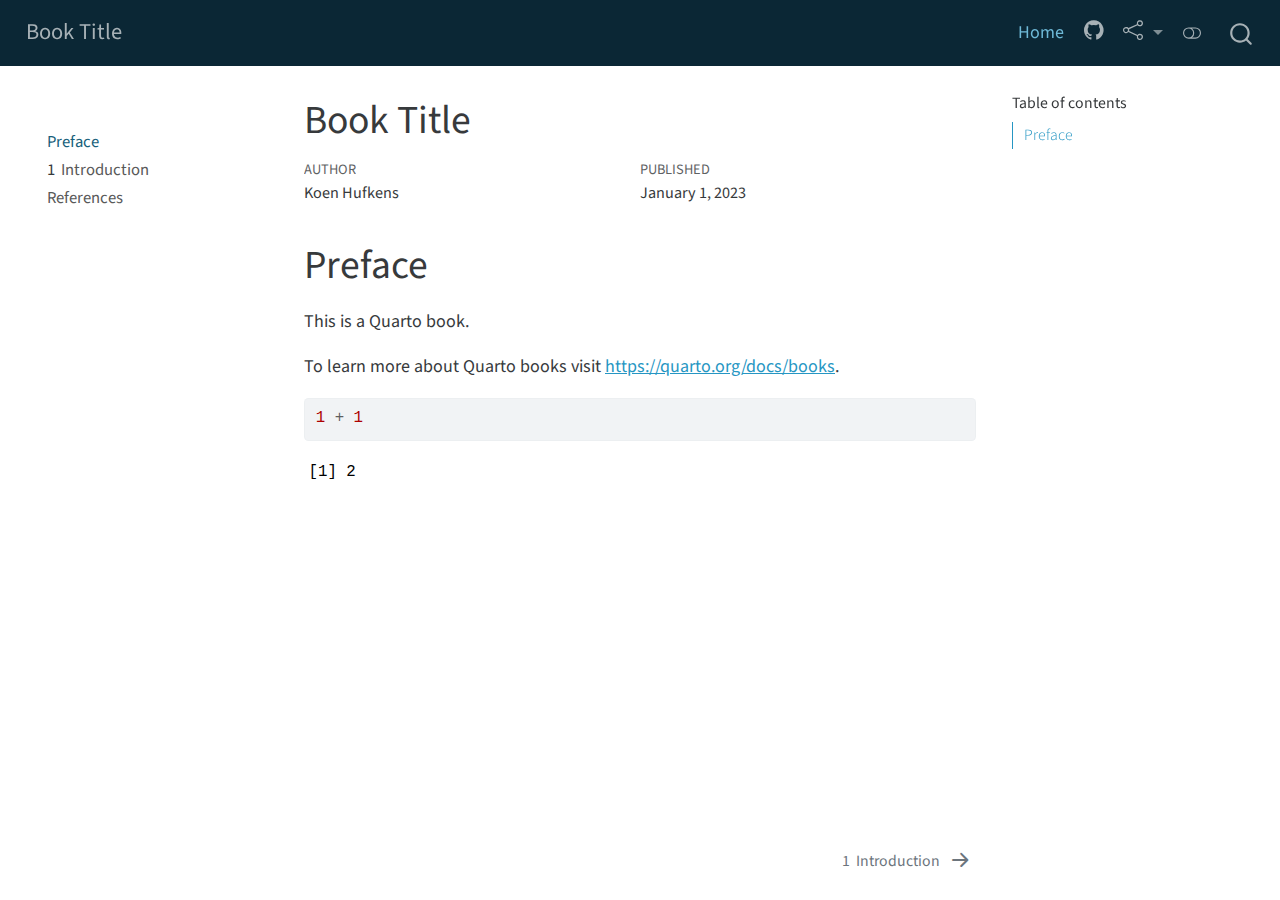
==== index.html @ 1b3fee9c "Built site for gh-pages" ====
<!DOCTYPE html>
<html xmlns="http://www.w3.org/1999/xhtml" lang="en" xml:lang="en"><head>

<meta charset="utf-8">
<meta name="generator" content="quarto-1.2.335">

<meta name="viewport" content="width=device-width, initial-scale=1.0, user-scalable=yes">

<meta name="author" content="Koen Hufkens">
<meta name="dcterms.date" content="2023-01-01">

<title>Book Title</title>
<style>
code{white-space: pre-wrap;}
span.smallcaps{font-variant: small-caps;}
div.columns{display: flex; gap: min(4vw, 1.5em);}
div.column{flex: auto; overflow-x: auto;}
div.hanging-indent{margin-left: 1.5em; text-indent: -1.5em;}
ul.task-list{list-style: none;}
ul.task-list li input[type="checkbox"] {
  width: 0.8em;
  margin: 0 0.8em 0.2em -1.6em;
  vertical-align: middle;
}
pre > code.sourceCode { white-space: pre; position: relative; }
pre > code.sourceCode > span { display: inline-block; line-height: 1.25; }
pre > code.sourceCode > span:empty { height: 1.2em; }
.sourceCode { overflow: visible; }
code.sourceCode > span { color: inherit; text-decoration: inherit; }
div.sourceCode { margin: 1em 0; }
pre.sourceCode { margin: 0; }
@media screen {
div.sourceCode { overflow: auto; }
}
@media print {
pre > code.sourceCode { white-space: pre-wrap; }
pre > code.sourceCode > span { text-indent: -5em; padding-left: 5em; }
}
pre.numberSource code
  { counter-reset: source-line 0; }
pre.numberSource code > span
  { position: relative; left: -4em; counter-increment: source-line; }
pre.numberSource code > span > a:first-child::before
  { content: counter(source-line);
    position: relative; left: -1em; text-align: right; vertical-align: baseline;
    border: none; display: inline-block;
    -webkit-touch-callout: none; -webkit-user-select: none;
    -khtml-user-select: none; -moz-user-select: none;
    -ms-user-select: none; user-select: none;
    padding: 0 4px; width: 4em;
    color: #aaaaaa;
  }
pre.numberSource { margin-left: 3em; border-left: 1px solid #aaaaaa;  padding-left: 4px; }
div.sourceCode
  {   }
@media screen {
pre > code.sourceCode > span > a:first-child::before { text-decoration: underline; }
}
code span.al { color: #ff0000; font-weight: bold; } /* Alert */
code span.an { color: #60a0b0; font-weight: bold; font-style: italic; } /* Annotation */
code span.at { color: #7d9029; } /* Attribute */
code span.bn { color: #40a070; } /* BaseN */
code span.bu { color: #008000; } /* BuiltIn */
code span.cf { color: #007020; font-weight: bold; } /* ControlFlow */
code span.ch { color: #4070a0; } /* Char */
code span.cn { color: #880000; } /* Constant */
code span.co { color: #60a0b0; font-style: italic; } /* Comment */
code span.cv { color: #60a0b0; font-weight: bold; font-style: italic; } /* CommentVar */
code span.do { color: #ba2121; font-style: italic; } /* Documentation */
code span.dt { color: #902000; } /* DataType */
code span.dv { color: #40a070; } /* DecVal */
code span.er { color: #ff0000; font-weight: bold; } /* Error */
code span.ex { } /* Extension */
code span.fl { color: #40a070; } /* Float */
code span.fu { color: #06287e; } /* Function */
code span.im { color: #008000; font-weight: bold; } /* Import */
code span.in { color: #60a0b0; font-weight: bold; font-style: italic; } /* Information */
code span.kw { color: #007020; font-weight: bold; } /* Keyword */
code span.op { color: #666666; } /* Operator */
code span.ot { color: #007020; } /* Other */
code span.pp { color: #bc7a00; } /* Preprocessor */
code span.sc { color: #4070a0; } /* SpecialChar */
code span.ss { color: #bb6688; } /* SpecialString */
code span.st { color: #4070a0; } /* String */
code span.va { color: #19177c; } /* Variable */
code span.vs { color: #4070a0; } /* VerbatimString */
code span.wa { color: #60a0b0; font-weight: bold; font-style: italic; } /* Warning */
</style>


<script src="site_libs/quarto-nav/quarto-nav.js"></script>
<script src="site_libs/quarto-nav/headroom.min.js"></script>
<script src="site_libs/clipboard/clipboard.min.js"></script>
<script src="site_libs/quarto-search/autocomplete.umd.js"></script>
<script src="site_libs/quarto-search/fuse.min.js"></script>
<script src="site_libs/quarto-search/quarto-search.js"></script>
<meta name="quarto:offset" content="./">
<link href="./intro.html" rel="next">
<link href="./figures/favicon.ico" rel="icon">
<script src="site_libs/quarto-html/quarto.js"></script>
<script src="site_libs/quarto-html/popper.min.js"></script>
<script src="site_libs/quarto-html/tippy.umd.min.js"></script>
<script src="site_libs/quarto-html/anchor.min.js"></script>
<link href="site_libs/quarto-html/tippy.css" rel="stylesheet">
<link href="site_libs/quarto-html/quarto-syntax-highlighting.css" rel="stylesheet" class="quarto-color-scheme" id="quarto-text-highlighting-styles">
<link href="site_libs/quarto-html/quarto-syntax-highlighting-dark.css" rel="prefetch" class="quarto-color-scheme quarto-color-alternate" id="quarto-text-highlighting-styles">
<script src="site_libs/bootstrap/bootstrap.min.js"></script>
<link href="site_libs/bootstrap/bootstrap-icons.css" rel="stylesheet">
<link href="site_libs/bootstrap/bootstrap.min.css" rel="stylesheet" class="quarto-color-scheme" id="quarto-bootstrap" data-mode="light">
<link href="site_libs/bootstrap/bootstrap-dark.min.css" rel="prefetch" class="quarto-color-scheme quarto-color-alternate" id="quarto-bootstrap" data-mode="dark">
<script id="quarto-search-options" type="application/json">{
  "location": "navbar",
  "copy-button": false,
  "collapse-after": 3,
  "panel-placement": "end",
  "type": "overlay",
  "limit": 20,
  "language": {
    "search-no-results-text": "No results",
    "search-matching-documents-text": "matching documents",
    "search-copy-link-title": "Copy link to search",
    "search-hide-matches-text": "Hide additional matches",
    "search-more-match-text": "more match in this document",
    "search-more-matches-text": "more matches in this document",
    "search-clear-button-title": "Clear",
    "search-detached-cancel-button-title": "Cancel",
    "search-submit-button-title": "Submit"
  }
}</script>


<meta name="twitter:title" content="Book Title">
<meta name="twitter:description" content="This is a Quarto book.">
<meta name="twitter:card" content="summary">
</head>

<body class="nav-sidebar floating nav-fixed">

<div id="quarto-search-results"></div>
  <header id="quarto-header" class="headroom fixed-top">
    <nav class="navbar navbar-expand-lg navbar-dark ">
      <div class="navbar-container container-fluid">
      <div class="navbar-brand-container">
    <a href="./index.html" class="navbar-brand navbar-brand-logo">
    <img src="https://bluegreenlabs.org/img/logo_text_small.png" alt="" class="navbar-logo">
    </a>
    <a class="navbar-brand" href="./index.html">
    <span class="navbar-title">Book Title</span>
    </a>
  </div>
          <button class="navbar-toggler" type="button" data-bs-toggle="collapse" data-bs-target="#navbarCollapse" aria-controls="navbarCollapse" aria-expanded="false" aria-label="Toggle navigation" onclick="if (window.quartoToggleHeadroom) { window.quartoToggleHeadroom(); }">
  <span class="navbar-toggler-icon"></span>
</button>
          <div class="collapse navbar-collapse" id="navbarCollapse">
            <ul class="navbar-nav navbar-nav-scroll ms-auto">
  <li class="nav-item">
    <a class="nav-link active" href="./intro.html" aria-current="page">
 <span class="menu-text">Home</span></a>
  </li>  
  <li class="nav-item compact">
    <a class="nav-link" href="https://github.com/bluegreen-labs/R_book_template/"><i class="bi bi-github" role="img" aria-label="Source Code">
</i> 
 <span class="menu-text"></span></a>
  </li>  
  <li class="nav-item dropdown  compact">
    <a class="nav-link dropdown-toggle" href="#" id="" role="button" data-bs-toggle="dropdown" aria-expanded="false">
      <i class="bi bi-share" role="img" aria-label="Share">
</i> 
 <span class="menu-text"></span>
    </a>
    <ul class="dropdown-menu dropdown-menu-end" aria-labelledby="">    
        <li>
    <a class="dropdown-item" href="https://twitter.com/intent/tweet?url=|url|"><i class="bi bi-twitter" role="img">
</i> 
 <span class="dropdown-text">Twitter</span></a>
  </li>  
        <li>
    <a class="dropdown-item" href="https://www.facebook.com/sharer/sharer.php?u=|url|"><i class="bi bi-facebook" role="img">
</i> 
 <span class="dropdown-text">Facebook</span></a>
  </li>  
    </ul>
  </li>
</ul>
              <div class="quarto-toggle-container">
                  <a href="" class="quarto-color-scheme-toggle nav-link" onclick="window.quartoToggleColorScheme(); return false;" title="Toggle dark mode"><i class="bi"></i></a>
              </div>
              <div id="quarto-search" class="" title="Search"></div>
          </div> <!-- /navcollapse -->
      </div> <!-- /container-fluid -->
    </nav>
  <nav class="quarto-secondary-nav" data-bs-toggle="collapse" data-bs-target="#quarto-sidebar" aria-controls="quarto-sidebar" aria-expanded="false" aria-label="Toggle sidebar navigation" onclick="if (window.quartoToggleHeadroom) { window.quartoToggleHeadroom(); }">
    <div class="container-fluid d-flex justify-content-between">
      <h1 class="quarto-secondary-nav-title">Book Title</h1>
      <button type="button" class="quarto-btn-toggle btn" aria-label="Show secondary navigation">
        <i class="bi bi-chevron-right"></i>
      </button>
    </div>
  </nav>
</header>
<!-- content -->
<div id="quarto-content" class="quarto-container page-columns page-rows-contents page-layout-article page-navbar">
<!-- sidebar -->
  <nav id="quarto-sidebar" class="sidebar collapse sidebar-navigation floating overflow-auto">
      <div class="mt-2 flex-shrink-0 align-items-center">
        <div class="sidebar-search">
        <div id="quarto-search" class="" title="Search"></div>
        </div>
      </div>
    <div class="sidebar-menu-container"> 
    <ul class="list-unstyled mt-1">
        <li class="sidebar-item">
  <div class="sidebar-item-container"> 
  <a href="./index.html" class="sidebar-item-text sidebar-link active">Preface</a>
  </div>
</li>
        <li class="sidebar-item">
  <div class="sidebar-item-container"> 
  <a href="./intro.html" class="sidebar-item-text sidebar-link"><span class="chapter-number">1</span>&nbsp; <span class="chapter-title">Introduction</span></a>
  </div>
</li>
        <li class="sidebar-item">
  <div class="sidebar-item-container"> 
  <a href="./references.html" class="sidebar-item-text sidebar-link">References</a>
  </div>
</li>
    </ul>
    </div>
</nav>
<!-- margin-sidebar -->
    <div id="quarto-margin-sidebar" class="sidebar margin-sidebar">
        <nav id="TOC" role="doc-toc" class="toc-active">
    <h2 id="toc-title">Table of contents</h2>
   
  <ul>
  <li><a href="#preface" id="toc-preface" class="nav-link active" data-scroll-target="#preface">Preface</a></li>
  </ul>
</nav>
    </div>
<!-- main -->
<main class="content" id="quarto-document-content">

<header id="title-block-header" class="quarto-title-block default">
<div class="quarto-title">
<h1 class="title d-none d-lg-block">Book Title</h1>
</div>



<div class="quarto-title-meta">

    <div>
    <div class="quarto-title-meta-heading">Author</div>
    <div class="quarto-title-meta-contents">
             <p>Koen Hufkens </p>
          </div>
  </div>
    
    <div>
    <div class="quarto-title-meta-heading">Published</div>
    <div class="quarto-title-meta-contents">
      <p class="date">January 1, 2023</p>
    </div>
  </div>
  
    
  </div>
  

</header>

<section id="preface" class="level1 unnumbered">
<h1 class="unnumbered">Preface</h1>
<p>This is a Quarto book.</p>
<p>To learn more about Quarto books visit <a href="https://quarto.org/docs/books" class="uri">https://quarto.org/docs/books</a>.</p>
<div class="cell">
<div class="sourceCode cell-code" id="cb1"><pre class="sourceCode r code-with-copy"><code class="sourceCode r"><span id="cb1-1"><a href="#cb1-1" aria-hidden="true" tabindex="-1"></a><span class="dv">1</span> <span class="sc">+</span> <span class="dv">1</span></span></code><button title="Copy to Clipboard" class="code-copy-button"><i class="bi"></i></button></pre></div>
<div class="cell-output cell-output-stdout">
<pre><code>[1] 2</code></pre>
</div>
</div>


</section>

</main> <!-- /main -->
<script id="quarto-html-after-body" type="application/javascript">
window.document.addEventListener("DOMContentLoaded", function (event) {
  const toggleBodyColorMode = (bsSheetEl) => {
    const mode = bsSheetEl.getAttribute("data-mode");
    const bodyEl = window.document.querySelector("body");
    if (mode === "dark") {
      bodyEl.classList.add("quarto-dark");
      bodyEl.classList.remove("quarto-light");
    } else {
      bodyEl.classList.add("quarto-light");
      bodyEl.classList.remove("quarto-dark");
    }
  }
  const toggleBodyColorPrimary = () => {
    const bsSheetEl = window.document.querySelector("link#quarto-bootstrap");
    if (bsSheetEl) {
      toggleBodyColorMode(bsSheetEl);
    }
  }
  toggleBodyColorPrimary();  
  const disableStylesheet = (stylesheets) => {
    for (let i=0; i < stylesheets.length; i++) {
      const stylesheet = stylesheets[i];
      stylesheet.rel = 'prefetch';
    }
  }
  const enableStylesheet = (stylesheets) => {
    for (let i=0; i < stylesheets.length; i++) {
      const stylesheet = stylesheets[i];
      stylesheet.rel = 'stylesheet';
    }
  }
  const manageTransitions = (selector, allowTransitions) => {
    const els = window.document.querySelectorAll(selector);
    for (let i=0; i < els.length; i++) {
      const el = els[i];
      if (allowTransitions) {
        el.classList.remove('notransition');
      } else {
        el.classList.add('notransition');
      }
    }
  }
  const toggleColorMode = (alternate) => {
    // Switch the stylesheets
    const alternateStylesheets = window.document.querySelectorAll('link.quarto-color-scheme.quarto-color-alternate');
    manageTransitions('#quarto-margin-sidebar .nav-link', false);
    if (alternate) {
      enableStylesheet(alternateStylesheets);
      for (const sheetNode of alternateStylesheets) {
        if (sheetNode.id === "quarto-bootstrap") {
          toggleBodyColorMode(sheetNode);
        }
      }
    } else {
      disableStylesheet(alternateStylesheets);
      toggleBodyColorPrimary();
    }
    manageTransitions('#quarto-margin-sidebar .nav-link', true);
    // Switch the toggles
    const toggles = window.document.querySelectorAll('.quarto-color-scheme-toggle');
    for (let i=0; i < toggles.length; i++) {
      const toggle = toggles[i];
      if (toggle) {
        if (alternate) {
          toggle.classList.add("alternate");     
        } else {
          toggle.classList.remove("alternate");
        }
      }
    }
    // Hack to workaround the fact that safari doesn't
    // properly recolor the scrollbar when toggling (#1455)
    if (navigator.userAgent.indexOf('Safari') > 0 && navigator.userAgent.indexOf('Chrome') == -1) {
      manageTransitions("body", false);
      window.scrollTo(0, 1);
      setTimeout(() => {
        window.scrollTo(0, 0);
        manageTransitions("body", true);
      }, 40);  
    }
  }
  const isFileUrl = () => { 
    return window.location.protocol === 'file:';
  }
  const hasAlternateSentinel = () => {  
    let styleSentinel = getColorSchemeSentinel();
    if (styleSentinel !== null) {
      return styleSentinel === "alternate";
    } else {
      return false;
    }
  }
  const setStyleSentinel = (alternate) => {
    const value = alternate ? "alternate" : "default";
    if (!isFileUrl()) {
      window.localStorage.setItem("quarto-color-scheme", value);
    } else {
      localAlternateSentinel = value;
    }
  }
  const getColorSchemeSentinel = () => {
    if (!isFileUrl()) {
      const storageValue = window.localStorage.getItem("quarto-color-scheme");
      return storageValue != null ? storageValue : localAlternateSentinel;
    } else {
      return localAlternateSentinel;
    }
  }
  let localAlternateSentinel = 'default';
  // Dark / light mode switch
  window.quartoToggleColorScheme = () => {
    // Read the current dark / light value 
    let toAlternate = !hasAlternateSentinel();
    toggleColorMode(toAlternate);
    setStyleSentinel(toAlternate);
  };
  // Ensure there is a toggle, if there isn't float one in the top right
  if (window.document.querySelector('.quarto-color-scheme-toggle') === null) {
    const a = window.document.createElement('a');
    a.classList.add('top-right');
    a.classList.add('quarto-color-scheme-toggle');
    a.href = "";
    a.onclick = function() { try { window.quartoToggleColorScheme(); } catch {} return false; };
    const i = window.document.createElement("i");
    i.classList.add('bi');
    a.appendChild(i);
    window.document.body.appendChild(a);
  }
  // Switch to dark mode if need be
  if (hasAlternateSentinel()) {
    toggleColorMode(true);
  } else {
    toggleColorMode(false);
  }
  const icon = "";
  const anchorJS = new window.AnchorJS();
  anchorJS.options = {
    placement: 'right',
    icon: icon
  };
  anchorJS.add('.anchored');
  const clipboard = new window.ClipboardJS('.code-copy-button', {
    target: function(trigger) {
      return trigger.previousElementSibling;
    }
  });
  clipboard.on('success', function(e) {
    // button target
    const button = e.trigger;
    // don't keep focus
    button.blur();
    // flash "checked"
    button.classList.add('code-copy-button-checked');
    var currentTitle = button.getAttribute("title");
    button.setAttribute("title", "Copied!");
    let tooltip;
    if (window.bootstrap) {
      button.setAttribute("data-bs-toggle", "tooltip");
      button.setAttribute("data-bs-placement", "left");
      button.setAttribute("data-bs-title", "Copied!");
      tooltip = new bootstrap.Tooltip(button, 
        { trigger: "manual", 
          customClass: "code-copy-button-tooltip",
          offset: [0, -8]});
      tooltip.show();    
    }
    setTimeout(function() {
      if (tooltip) {
        tooltip.hide();
        button.removeAttribute("data-bs-title");
        button.removeAttribute("data-bs-toggle");
        button.removeAttribute("data-bs-placement");
      }
      button.setAttribute("title", currentTitle);
      button.classList.remove('code-copy-button-checked');
    }, 1000);
    // clear code selection
    e.clearSelection();
  });
  function tippyHover(el, contentFn) {
    const config = {
      allowHTML: true,
      content: contentFn,
      maxWidth: 500,
      delay: 100,
      arrow: false,
      appendTo: function(el) {
          return el.parentElement;
      },
      interactive: true,
      interactiveBorder: 10,
      theme: 'quarto',
      placement: 'bottom-start'
    };
    window.tippy(el, config); 
  }
  const noterefs = window.document.querySelectorAll('a[role="doc-noteref"]');
  for (var i=0; i<noterefs.length; i++) {
    const ref = noterefs[i];
    tippyHover(ref, function() {
      // use id or data attribute instead here
      let href = ref.getAttribute('data-footnote-href') || ref.getAttribute('href');
      try { href = new URL(href).hash; } catch {}
      const id = href.replace(/^#\/?/, "");
      const note = window.document.getElementById(id);
      return note.innerHTML;
    });
  }
  const findCites = (el) => {
    const parentEl = el.parentElement;
    if (parentEl) {
      const cites = parentEl.dataset.cites;
      if (cites) {
        return {
          el,
          cites: cites.split(' ')
        };
      } else {
        return findCites(el.parentElement)
      }
    } else {
      return undefined;
    }
  };
  var bibliorefs = window.document.querySelectorAll('a[role="doc-biblioref"]');
  for (var i=0; i<bibliorefs.length; i++) {
    const ref = bibliorefs[i];
    const citeInfo = findCites(ref);
    if (citeInfo) {
      tippyHover(citeInfo.el, function() {
        var popup = window.document.createElement('div');
        citeInfo.cites.forEach(function(cite) {
          var citeDiv = window.document.createElement('div');
          citeDiv.classList.add('hanging-indent');
          citeDiv.classList.add('csl-entry');
          var biblioDiv = window.document.getElementById('ref-' + cite);
          if (biblioDiv) {
            citeDiv.innerHTML = biblioDiv.innerHTML;
          }
          popup.appendChild(citeDiv);
        });
        return popup.innerHTML;
      });
    }
  }
});
</script>
<nav class="page-navigation">
  <div class="nav-page nav-page-previous">
  </div>
  <div class="nav-page nav-page-next">
      <a href="./intro.html" class="pagination-link">
        <span class="nav-page-text"><span class="chapter-number">1</span>&nbsp; <span class="chapter-title">Introduction</span></span> <i class="bi bi-arrow-right-short"></i>
      </a>
  </div>
</nav>
</div> <!-- /content -->



</body></html>
---- site_libs/quarto-html/tippy.css ----
.tippy-box[data-animation=fade][data-state=hidden]{opacity:0}[data-tippy-root]{max-width:calc(100vw - 10px)}.tippy-box{position:relative;background-color:#333;color:#fff;border-radius:4px;font-size:14px;line-height:1.4;white-space:normal;outline:0;transition-property:transform,visibility,opacity}.tippy-box[data-placement^=top]>.tippy-arrow{bottom:0}.tippy-box[data-placement^=top]>.tippy-arrow:before{bottom:-7px;left:0;border-width:8px 8px 0;border-top-color:initial;transform-origin:center top}.tippy-box[data-placement^=bottom]>.tippy-arrow{top:0}.tippy-box[data-placement^=bottom]>.tippy-arrow:before{top:-7px;left:0;border-width:0 8px 8px;border-bottom-color:initial;transform-origin:center bottom}.tippy-box[data-placement^=left]>.tippy-arrow{right:0}.tippy-box[data-placement^=left]>.tippy-arrow:before{border-width:8px 0 8px 8px;border-left-color:initial;right:-7px;transform-origin:center left}.tippy-box[data-placement^=right]>.tippy-arrow{left:0}.tippy-box[data-placement^=right]>.tippy-arrow:before{left:-7px;border-width:8px 8px 8px 0;border-right-color:initial;transform-origin:center right}.tippy-box[data-inertia][data-state=visible]{transition-timing-function:cubic-bezier(.54,1.5,.38,1.11)}.tippy-arrow{width:16px;height:16px;color:#333}.tippy-arrow:before{content:"";position:absolute;border-color:transparent;border-style:solid}.tippy-content{position:relative;padding:5px 9px;z-index:1}
---- site_libs/quarto-html/quarto-syntax-highlighting.css ----
/* quarto syntax highlight colors */
:root {
  --quarto-hl-ot-color: #003B4F;
  --quarto-hl-at-color: #657422;
  --quarto-hl-ss-color: #20794D;
  --quarto-hl-an-color: #5E5E5E;
  --quarto-hl-fu-color: #4758AB;
  --quarto-hl-st-color: #20794D;
  --quarto-hl-cf-color: #003B4F;
  --quarto-hl-op-color: #5E5E5E;
  --quarto-hl-er-color: #AD0000;
  --quarto-hl-bn-color: #AD0000;
  --quarto-hl-al-color: #AD0000;
  --quarto-hl-va-color: #111111;
  --quarto-hl-bu-color: inherit;
  --quarto-hl-ex-color: inherit;
  --quarto-hl-pp-color: #AD0000;
  --quarto-hl-in-color: #5E5E5E;
  --quarto-hl-vs-color: #20794D;
  --quarto-hl-wa-color: #5E5E5E;
  --quarto-hl-do-color: #5E5E5E;
  --quarto-hl-im-color: #00769E;
  --quarto-hl-ch-color: #20794D;
  --quarto-hl-dt-color: #AD0000;
  --quarto-hl-fl-color: #AD0000;
  --quarto-hl-co-color: #5E5E5E;
  --quarto-hl-cv-color: #5E5E5E;
  --quarto-hl-cn-color: #8f5902;
  --quarto-hl-sc-color: #5E5E5E;
  --quarto-hl-dv-color: #AD0000;
  --quarto-hl-kw-color: #003B4F;
}

/* other quarto variables */
:root {
  --quarto-font-monospace: SFMono-Regular, Menlo, Monaco, Consolas, "Liberation Mono", "Courier New", monospace;
}

pre > code.sourceCode > span {
  color: #003B4F;
}

code span {
  color: #003B4F;
}

code.sourceCode > span {
  color: #003B4F;
}

div.sourceCode,
div.sourceCode pre.sourceCode {
  color: #003B4F;
}

code span.ot {
  color: #003B4F;
}

code span.at {
  color: #657422;
}

code span.ss {
  color: #20794D;
}

code span.an {
  color: #5E5E5E;
}

code span.fu {
  color: #4758AB;
}

code span.st {
  color: #20794D;
}

code span.cf {
  color: #003B4F;
}

code span.op {
  color: #5E5E5E;
}

code span.er {
  color: #AD0000;
}

code span.bn {
  color: #AD0000;
}

code span.al {
  color: #AD0000;
}

code span.va {
  color: #111111;
}

code span.pp {
  color: #AD0000;
}

code span.in {
  color: #5E5E5E;
}

code span.vs {
  color: #20794D;
}

code span.wa {
  color: #5E5E5E;
  font-style: italic;
}

code span.do {
  color: #5E5E5E;
  font-style: italic;
}

code span.im {
  color: #00769E;
}

code span.ch {
  color: #20794D;
}

code span.dt {
  color: #AD0000;
}

code span.fl {
  color: #AD0000;
}

code span.co {
  color: #5E5E5E;
}

code span.cv {
  color: #5E5E5E;
  font-style: italic;
}

code span.cn {
  color: #8f5902;
}

code span.sc {
  color: #5E5E5E;
}

code span.dv {
  color: #AD0000;
}

code span.kw {
  color: #003B4F;
}

.prevent-inlining {
  content: "</";
}

/*# sourceMappingURL=debc5d5d77c3f9108843748ff7464032.css.map */
---- site_libs/quarto-html/quarto-syntax-highlighting-dark.css ----
/* quarto syntax highlight colors */
:root {
  --quarto-hl-al-color: #f07178;
  --quarto-hl-an-color: #d4d0ab;
  --quarto-hl-at-color: #00e0e0;
  --quarto-hl-bn-color: #d4d0ab;
  --quarto-hl-bu-color: #abe338;
  --quarto-hl-ch-color: #abe338;
  --quarto-hl-co-color: #f8f8f2;
  --quarto-hl-cv-color: #ffd700;
  --quarto-hl-cn-color: #ffd700;
  --quarto-hl-cf-color: #ffa07a;
  --quarto-hl-dt-color: #ffa07a;
  --quarto-hl-dv-color: #d4d0ab;
  --quarto-hl-do-color: #f8f8f2;
  --quarto-hl-er-color: #f07178;
  --quarto-hl-ex-color: #00e0e0;
  --quarto-hl-fl-color: #d4d0ab;
  --quarto-hl-fu-color: #ffa07a;
  --quarto-hl-im-color: #abe338;
  --quarto-hl-in-color: #d4d0ab;
  --quarto-hl-kw-color: #ffa07a;
  --quarto-hl-op-color: #ffa07a;
  --quarto-hl-ot-color: #00e0e0;
  --quarto-hl-pp-color: #dcc6e0;
  --quarto-hl-re-color: #00e0e0;
  --quarto-hl-sc-color: #abe338;
  --quarto-hl-ss-color: #abe338;
  --quarto-hl-st-color: #abe338;
  --quarto-hl-va-color: #00e0e0;
  --quarto-hl-vs-color: #abe338;
  --quarto-hl-wa-color: #dcc6e0;
}

/* other quarto variables */
:root {
  --quarto-font-monospace: SFMono-Regular, Menlo, Monaco, Consolas, "Liberation Mono", "Courier New", monospace;
}

code span.al {
  font-weight: bold;
  color: #f07178;
}

code span.an {
  color: #d4d0ab;
}

code span.at {
  color: #00e0e0;
}

code span.bn {
  color: #d4d0ab;
}

code span.bu {
  color: #abe338;
}

code span.ch {
  color: #abe338;
}

code span.co {
  font-style: italic;
  color: #f8f8f2;
}

code span.cv {
  color: #ffd700;
}

code span.cn {
  color: #ffd700;
}

code span.cf {
  font-weight: bold;
  color: #ffa07a;
}

code span.dt {
  color: #ffa07a;
}

code span.dv {
  color: #d4d0ab;
}

code span.do {
  color: #f8f8f2;
}

code span.er {
  color: #f07178;
  text-decoration: underline;
}

code span.ex {
  font-weight: bold;
  color: #00e0e0;
}

code span.fl {
  color: #d4d0ab;
}

code span.fu {
  color: #ffa07a;
}

code span.im {
  color: #abe338;
}

code span.in {
  color: #d4d0ab;
}

code span.kw {
  font-weight: bold;
  color: #ffa07a;
}

pre > code.sourceCode > span {
  color: #f8f8f2;
}

code span {
  color: #f8f8f2;
}

code.sourceCode > span {
  color: #f8f8f2;
}

div.sourceCode,
div.sourceCode pre.sourceCode {
  color: #f8f8f2;
}

code span.op {
  color: #ffa07a;
}

code span.ot {
  color: #00e0e0;
}

code span.pp {
  color: #dcc6e0;
}

code span.re {
  color: #00e0e0;
}

code span.sc {
  color: #abe338;
}

code span.ss {
  color: #abe338;
}

code span.st {
  color: #abe338;
}

code span.va {
  color: #00e0e0;
}

code span.vs {
  color: #abe338;
}

code span.wa {
  color: #dcc6e0;
}

.prevent-inlining {
  content: "</";
}

/*# sourceMappingURL=935a306eefa94366c21e1a970dddb765.css.map */
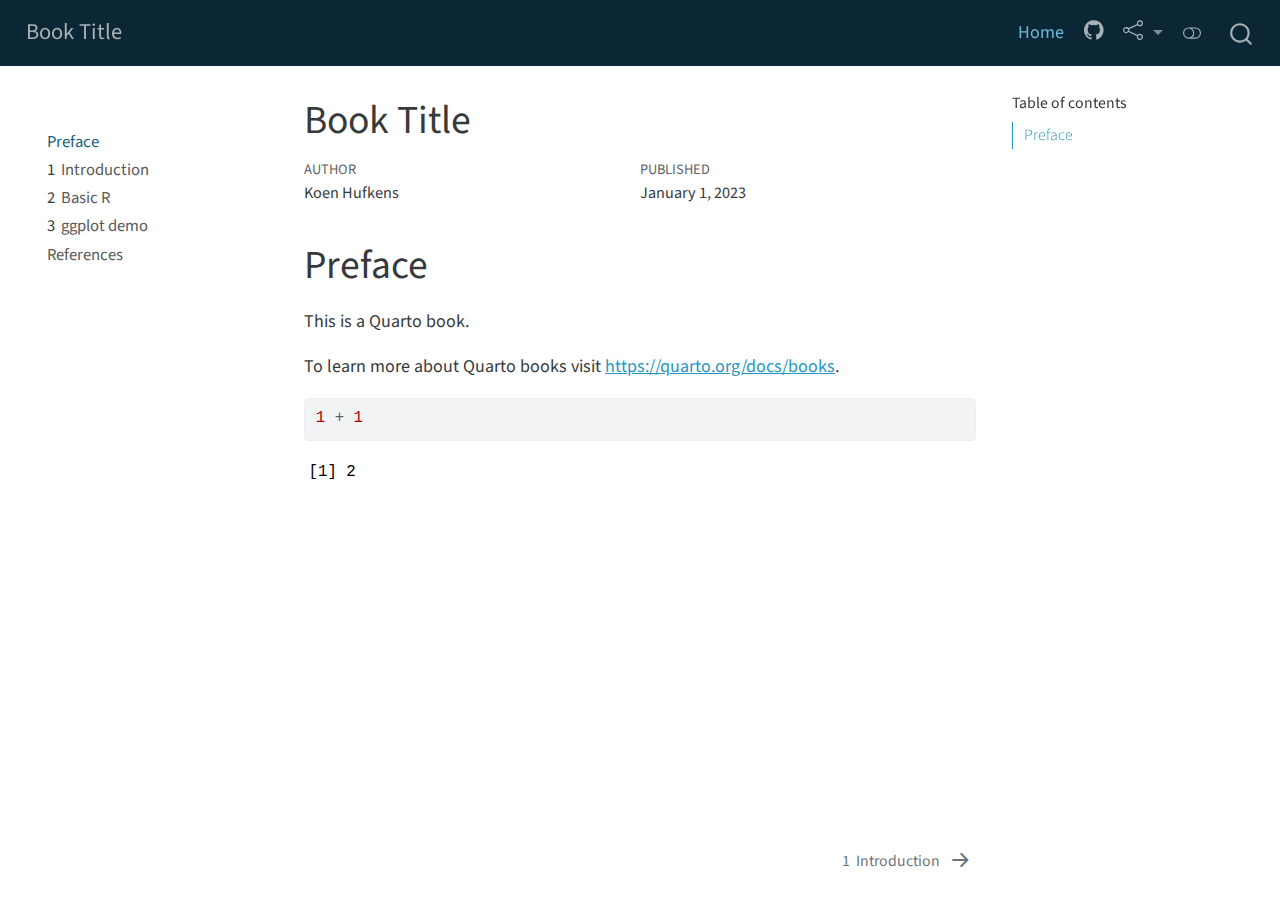
==== commit 0a725206: "Built site for gh-pages" ====
--- a/index.html
+++ b/index.html
@@ -2,7 +2,7 @@
 <html xmlns="http://www.w3.org/1999/xhtml" lang="en" xml:lang="en"><head>
 
 <meta charset="utf-8">
-<meta name="generator" content="quarto-1.2.335">
+<meta name="generator" content="quarto-1.2.475">
 
 <meta name="viewport" content="width=device-width, initial-scale=1.0, user-scalable=yes">
 
@@ -221,6 +221,16 @@
 </li>
         <li class="sidebar-item">
   <div class="sidebar-item-container"> 
+  <a href="./basicr.html" class="sidebar-item-text sidebar-link"><span class="chapter-number">2</span>&nbsp; <span class="chapter-title">Basic R</span></a>
+  </div>
+</li>
+        <li class="sidebar-item">
+  <div class="sidebar-item-container"> 
+  <a href="./ggplot.html" class="sidebar-item-text sidebar-link"><span class="chapter-number">3</span>&nbsp; <span class="chapter-title">ggplot demo</span></a>
+  </div>
+</li>
+        <li class="sidebar-item">
+  <div class="sidebar-item-container"> 
   <a href="./references.html" class="sidebar-item-text sidebar-link">References</a>
   </div>
 </li>
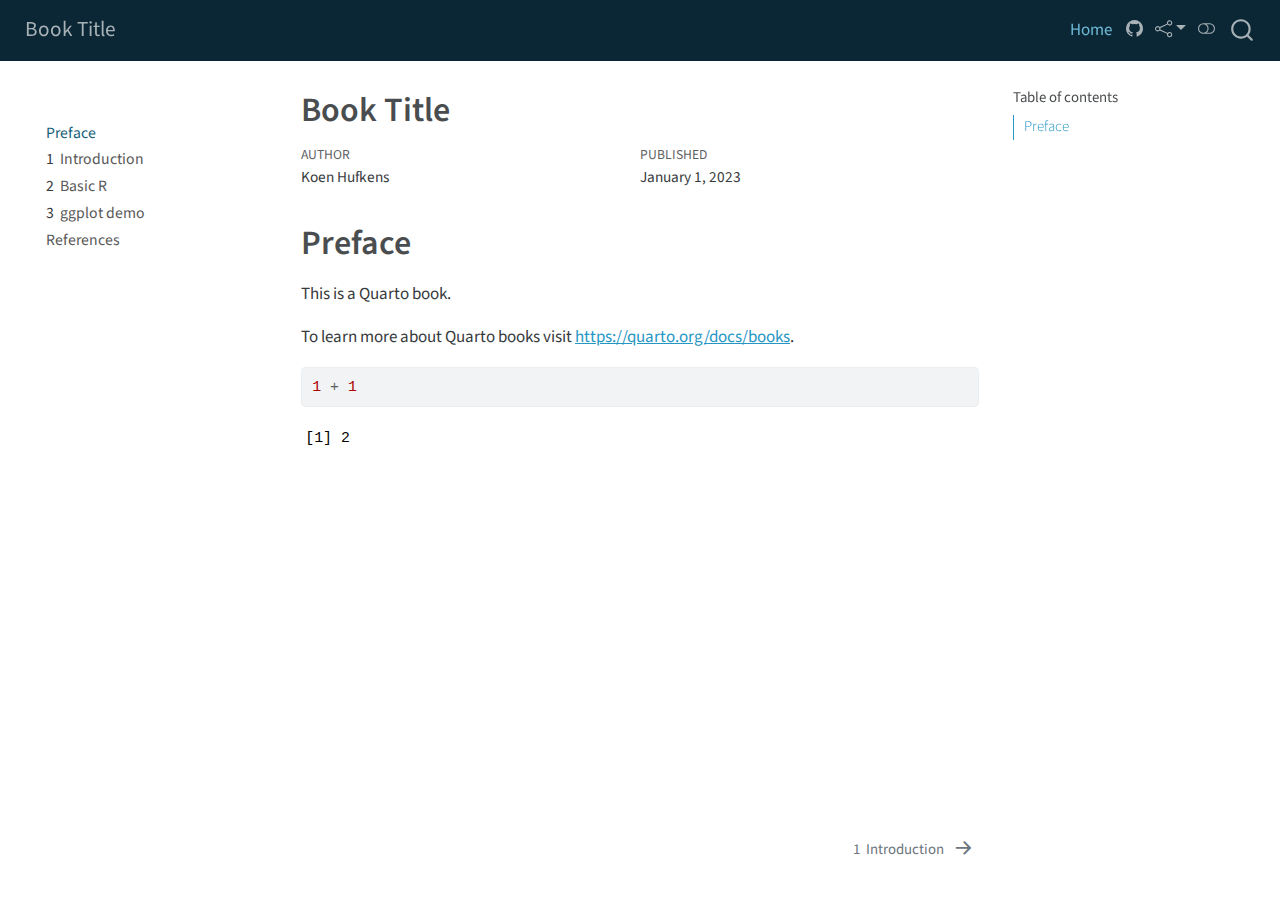
==== commit d67433e0: "Built site for gh-pages" ====
--- a/index.html
+++ b/index.html
@@ -2,7 +2,7 @@
 <html xmlns="http://www.w3.org/1999/xhtml" lang="en" xml:lang="en"><head>
 
 <meta charset="utf-8">
-<meta name="generator" content="quarto-1.2.475">
+<meta name="generator" content="quarto-1.3.450">
 
 <meta name="viewport" content="width=device-width, initial-scale=1.0, user-scalable=yes">
 
@@ -19,9 +19,10 @@
 ul.task-list{list-style: none;}
 ul.task-list li input[type="checkbox"] {
   width: 0.8em;
-  margin: 0 0.8em 0.2em -1.6em;
+  margin: 0 0.8em 0.2em -1em; /* quarto-specific, see https://github.com/quarto-dev/quarto-cli/issues/4556 */ 
   vertical-align: middle;
 }
+/* CSS for syntax highlighting */
 pre > code.sourceCode { white-space: pre; position: relative; }
 pre > code.sourceCode > span { display: inline-block; line-height: 1.25; }
 pre > code.sourceCode > span:empty { height: 1.2em; }
@@ -48,43 +49,13 @@
     -khtml-user-select: none; -moz-user-select: none;
     -ms-user-select: none; user-select: none;
     padding: 0 4px; width: 4em;
-    color: #aaaaaa;
-  }
-pre.numberSource { margin-left: 3em; border-left: 1px solid #aaaaaa;  padding-left: 4px; }
+  }
+pre.numberSource { margin-left: 3em;  padding-left: 4px; }
 div.sourceCode
   {   }
 @media screen {
 pre > code.sourceCode > span > a:first-child::before { text-decoration: underline; }
 }
-code span.al { color: #ff0000; font-weight: bold; } /* Alert */
-code span.an { color: #60a0b0; font-weight: bold; font-style: italic; } /* Annotation */
-code span.at { color: #7d9029; } /* Attribute */
-code span.bn { color: #40a070; } /* BaseN */
-code span.bu { color: #008000; } /* BuiltIn */
-code span.cf { color: #007020; font-weight: bold; } /* ControlFlow */
-code span.ch { color: #4070a0; } /* Char */
-code span.cn { color: #880000; } /* Constant */
-code span.co { color: #60a0b0; font-style: italic; } /* Comment */
-code span.cv { color: #60a0b0; font-weight: bold; font-style: italic; } /* CommentVar */
-code span.do { color: #ba2121; font-style: italic; } /* Documentation */
-code span.dt { color: #902000; } /* DataType */
-code span.dv { color: #40a070; } /* DecVal */
-code span.er { color: #ff0000; font-weight: bold; } /* Error */
-code span.ex { } /* Extension */
-code span.fl { color: #40a070; } /* Float */
-code span.fu { color: #06287e; } /* Function */
-code span.im { color: #008000; font-weight: bold; } /* Import */
-code span.in { color: #60a0b0; font-weight: bold; font-style: italic; } /* Information */
-code span.kw { color: #007020; font-weight: bold; } /* Keyword */
-code span.op { color: #666666; } /* Operator */
-code span.ot { color: #007020; } /* Other */
-code span.pp { color: #bc7a00; } /* Preprocessor */
-code span.sc { color: #4070a0; } /* SpecialChar */
-code span.ss { color: #bb6688; } /* SpecialString */
-code span.st { color: #4070a0; } /* String */
-code span.va { color: #19177c; } /* Variable */
-code span.vs { color: #4070a0; } /* VerbatimString */
-code span.wa { color: #60a0b0; font-weight: bold; font-style: italic; } /* Warning */
 </style>
 
 
@@ -124,13 +95,14 @@
     "search-more-matches-text": "more matches in this document",
     "search-clear-button-title": "Clear",
     "search-detached-cancel-button-title": "Cancel",
-    "search-submit-button-title": "Submit"
+    "search-submit-button-title": "Submit",
+    "search-label": "Search"
   }
 }</script>
 
 
 <meta name="twitter:title" content="Book Title">
-<meta name="twitter:description" content="This is a Quarto book.">
+<meta name="twitter:description" content="">
 <meta name="twitter:card" content="summary">
 </head>
 
@@ -148,52 +120,51 @@
     <span class="navbar-title">Book Title</span>
     </a>
   </div>
+            <div id="quarto-search" class="" title="Search"></div>
           <button class="navbar-toggler" type="button" data-bs-toggle="collapse" data-bs-target="#navbarCollapse" aria-controls="navbarCollapse" aria-expanded="false" aria-label="Toggle navigation" onclick="if (window.quartoToggleHeadroom) { window.quartoToggleHeadroom(); }">
   <span class="navbar-toggler-icon"></span>
 </button>
           <div class="collapse navbar-collapse" id="navbarCollapse">
             <ul class="navbar-nav navbar-nav-scroll ms-auto">
   <li class="nav-item">
-    <a class="nav-link active" href="./intro.html" aria-current="page">
+    <a class="nav-link active" href="./intro.html" rel="" target="" aria-current="page">
  <span class="menu-text">Home</span></a>
   </li>  
-  <li class="nav-item compact">
-    <a class="nav-link" href="https://github.com/bluegreen-labs/R_book_template/"><i class="bi bi-github" role="img" aria-label="Source Code">
-</i> 
- <span class="menu-text"></span></a>
-  </li>  
-  <li class="nav-item dropdown  compact">
-    <a class="nav-link dropdown-toggle" href="#" id="" role="button" data-bs-toggle="dropdown" aria-expanded="false">
-      <i class="bi bi-share" role="img" aria-label="Share">
-</i> 
- <span class="menu-text"></span>
-    </a>
-    <ul class="dropdown-menu dropdown-menu-end" aria-labelledby="">    
-        <li>
-    <a class="dropdown-item" href="https://twitter.com/intent/tweet?url=|url|"><i class="bi bi-twitter" role="img">
-</i> 
- <span class="dropdown-text">Twitter</span></a>
-  </li>  
-        <li>
-    <a class="dropdown-item" href="https://www.facebook.com/sharer/sharer.php?u=|url|"><i class="bi bi-facebook" role="img">
-</i> 
- <span class="dropdown-text">Facebook</span></a>
-  </li>  
-    </ul>
-  </li>
 </ul>
-              <div class="quarto-toggle-container">
-                  <a href="" class="quarto-color-scheme-toggle nav-link" onclick="window.quartoToggleColorScheme(); return false;" title="Toggle dark mode"><i class="bi"></i></a>
-              </div>
-              <div id="quarto-search" class="" title="Search"></div>
+            <div class="quarto-navbar-tools tools-wide">
+    <a href="https://github.com/bluegreen-labs/R_book_template/" rel="" title="Source Code" class="quarto-navigation-tool px-1" aria-label="Source Code"><i class="bi bi-github"></i></a>
+    <div class="dropdown">
+      <a href="" title="Share" id="quarto-navigation-tool-dropdown-0" class="quarto-navigation-tool dropdown-toggle px-1" data-bs-toggle="dropdown" aria-expanded="false" aria-label="Share"><i class="bi bi-share"></i></a>
+      <ul class="dropdown-menu dropdown-menu-end" aria-labelledby="quarto-navigation-tool-dropdown-0">
+          <li>
+            <a class="dropdown-item quarto-navbar-tools-item" href="https://twitter.com/intent/tweet?url=|url|">
+              <i class="bi bi-bi-twitter pe-1"></i>
+            Twitter
+            </a>
+          </li>
+          <li>
+            <a class="dropdown-item quarto-navbar-tools-item" href="https://www.facebook.com/sharer/sharer.php?u=|url|">
+              <i class="bi bi-bi-facebook pe-1"></i>
+            Facebook
+            </a>
+          </li>
+      </ul>
+    </div>
+  <a href="" class="quarto-color-scheme-toggle quarto-navigation-tool  px-1" onclick="window.quartoToggleColorScheme(); return false;" title="Toggle dark mode"><i class="bi"></i></a>
+</div>
           </div> <!-- /navcollapse -->
       </div> <!-- /container-fluid -->
     </nav>
-  <nav class="quarto-secondary-nav" data-bs-toggle="collapse" data-bs-target="#quarto-sidebar" aria-controls="quarto-sidebar" aria-expanded="false" aria-label="Toggle sidebar navigation" onclick="if (window.quartoToggleHeadroom) { window.quartoToggleHeadroom(); }">
-    <div class="container-fluid d-flex justify-content-between">
-      <h1 class="quarto-secondary-nav-title">Book Title</h1>
-      <button type="button" class="quarto-btn-toggle btn" aria-label="Show secondary navigation">
-        <i class="bi bi-chevron-right"></i>
+  <nav class="quarto-secondary-nav">
+    <div class="container-fluid d-flex">
+      <button type="button" class="quarto-btn-toggle btn" data-bs-toggle="collapse" data-bs-target="#quarto-sidebar,#quarto-sidebar-glass" aria-controls="quarto-sidebar" aria-expanded="false" aria-label="Toggle sidebar navigation" onclick="if (window.quartoToggleHeadroom) { window.quartoToggleHeadroom(); }">
+        <i class="bi bi-layout-text-sidebar-reverse"></i>
+      </button>
+      <nav class="quarto-page-breadcrumbs" aria-label="breadcrumb"><ol class="breadcrumb"><li class="breadcrumb-item"><a href="./index.html">Preface</a></li></ol></nav>
+      <a class="flex-grow-1" role="button" data-bs-toggle="collapse" data-bs-target="#quarto-sidebar,#quarto-sidebar-glass" aria-controls="quarto-sidebar" aria-expanded="false" aria-label="Toggle sidebar navigation" onclick="if (window.quartoToggleHeadroom) { window.quartoToggleHeadroom(); }">      
+      </a>
+      <button type="button" class="btn quarto-search-button" aria-label="" onclick="window.quartoOpenSearch();">
+        <i class="bi bi-search"></i>
       </button>
     </div>
   </nav>
@@ -201,42 +172,48 @@
 <!-- content -->
 <div id="quarto-content" class="quarto-container page-columns page-rows-contents page-layout-article page-navbar">
 <!-- sidebar -->
-  <nav id="quarto-sidebar" class="sidebar collapse sidebar-navigation floating overflow-auto">
-      <div class="mt-2 flex-shrink-0 align-items-center">
+  <nav id="quarto-sidebar" class="sidebar collapse collapse-horizontal sidebar-navigation floating overflow-auto">
+        <div class="mt-2 flex-shrink-0 align-items-center">
         <div class="sidebar-search">
         <div id="quarto-search" class="" title="Search"></div>
         </div>
-      </div>
+        </div>
     <div class="sidebar-menu-container"> 
     <ul class="list-unstyled mt-1">
         <li class="sidebar-item">
   <div class="sidebar-item-container"> 
-  <a href="./index.html" class="sidebar-item-text sidebar-link active">Preface</a>
+  <a href="./index.html" class="sidebar-item-text sidebar-link active">
+ <span class="menu-text">Preface</span></a>
   </div>
 </li>
         <li class="sidebar-item">
   <div class="sidebar-item-container"> 
-  <a href="./intro.html" class="sidebar-item-text sidebar-link"><span class="chapter-number">1</span>&nbsp; <span class="chapter-title">Introduction</span></a>
+  <a href="./intro.html" class="sidebar-item-text sidebar-link">
+ <span class="menu-text"><span class="chapter-number">1</span>&nbsp; <span class="chapter-title">Introduction</span></span></a>
   </div>
 </li>
         <li class="sidebar-item">
   <div class="sidebar-item-container"> 
-  <a href="./basicr.html" class="sidebar-item-text sidebar-link"><span class="chapter-number">2</span>&nbsp; <span class="chapter-title">Basic R</span></a>
+  <a href="./basicr.html" class="sidebar-item-text sidebar-link">
+ <span class="menu-text"><span class="chapter-number">2</span>&nbsp; <span class="chapter-title">Basic R</span></span></a>
   </div>
 </li>
         <li class="sidebar-item">
   <div class="sidebar-item-container"> 
-  <a href="./ggplot.html" class="sidebar-item-text sidebar-link"><span class="chapter-number">3</span>&nbsp; <span class="chapter-title">ggplot demo</span></a>
+  <a href="./ggplot.html" class="sidebar-item-text sidebar-link">
+ <span class="menu-text"><span class="chapter-number">3</span>&nbsp; <span class="chapter-title">ggplot demo</span></span></a>
   </div>
 </li>
         <li class="sidebar-item">
   <div class="sidebar-item-container"> 
-  <a href="./references.html" class="sidebar-item-text sidebar-link">References</a>
+  <a href="./references.html" class="sidebar-item-text sidebar-link">
+ <span class="menu-text">References</span></a>
   </div>
 </li>
     </ul>
     </div>
 </nav>
+<div id="quarto-sidebar-glass" data-bs-toggle="collapse" data-bs-target="#quarto-sidebar,#quarto-sidebar-glass"></div>
 <!-- margin-sidebar -->
     <div id="quarto-margin-sidebar" class="sidebar margin-sidebar">
         <nav id="TOC" role="doc-toc" class="toc-active">
@@ -252,7 +229,7 @@
 
 <header id="title-block-header" class="quarto-title-block default">
 <div class="quarto-title">
-<h1 class="title d-none d-lg-block">Book Title</h1>
+<h1 class="title">Book Title</h1>
 </div>
 
 
@@ -436,9 +413,23 @@
     icon: icon
   };
   anchorJS.add('.anchored');
+  const isCodeAnnotation = (el) => {
+    for (const clz of el.classList) {
+      if (clz.startsWith('code-annotation-')) {                     
+        return true;
+      }
+    }
+    return false;
+  }
   const clipboard = new window.ClipboardJS('.code-copy-button', {
-    target: function(trigger) {
-      return trigger.previousElementSibling;
+    text: function(trigger) {
+      const codeEl = trigger.previousElementSibling.cloneNode(true);
+      for (const childEl of codeEl.children) {
+        if (isCodeAnnotation(childEl)) {
+          childEl.remove();
+        }
+      }
+      return codeEl.innerText;
     }
   });
   clipboard.on('success', function(e) {
@@ -503,6 +494,92 @@
       return note.innerHTML;
     });
   }
+      let selectedAnnoteEl;
+      const selectorForAnnotation = ( cell, annotation) => {
+        let cellAttr = 'data-code-cell="' + cell + '"';
+        let lineAttr = 'data-code-annotation="' +  annotation + '"';
+        const selector = 'span[' + cellAttr + '][' + lineAttr + ']';
+        return selector;
+      }
+      const selectCodeLines = (annoteEl) => {
+        const doc = window.document;
+        const targetCell = annoteEl.getAttribute("data-target-cell");
+        const targetAnnotation = annoteEl.getAttribute("data-target-annotation");
+        const annoteSpan = window.document.querySelector(selectorForAnnotation(targetCell, targetAnnotation));
+        const lines = annoteSpan.getAttribute("data-code-lines").split(",");
+        const lineIds = lines.map((line) => {
+          return targetCell + "-" + line;
+        })
+        let top = null;
+        let height = null;
+        let parent = null;
+        if (lineIds.length > 0) {
+            //compute the position of the single el (top and bottom and make a div)
+            const el = window.document.getElementById(lineIds[0]);
+            top = el.offsetTop;
+            height = el.offsetHeight;
+            parent = el.parentElement.parentElement;
+          if (lineIds.length > 1) {
+            const lastEl = window.document.getElementById(lineIds[lineIds.length - 1]);
+            const bottom = lastEl.offsetTop + lastEl.offsetHeight;
+            height = bottom - top;
+          }
+          if (top !== null && height !== null && parent !== null) {
+            // cook up a div (if necessary) and position it 
+            let div = window.document.getElementById("code-annotation-line-highlight");
+            if (div === null) {
+              div = window.document.createElement("div");
+              div.setAttribute("id", "code-annotation-line-highlight");
+              div.style.position = 'absolute';
+              parent.appendChild(div);
+            }
+            div.style.top = top - 2 + "px";
+            div.style.height = height + 4 + "px";
+            let gutterDiv = window.document.getElementById("code-annotation-line-highlight-gutter");
+            if (gutterDiv === null) {
+              gutterDiv = window.document.createElement("div");
+              gutterDiv.setAttribute("id", "code-annotation-line-highlight-gutter");
+              gutterDiv.style.position = 'absolute';
+              const codeCell = window.document.getElementById(targetCell);
+              const gutter = codeCell.querySelector('.code-annotation-gutter');
+              gutter.appendChild(gutterDiv);
+            }
+            gutterDiv.style.top = top - 2 + "px";
+            gutterDiv.style.height = height + 4 + "px";
+          }
+          selectedAnnoteEl = annoteEl;
+        }
+      };
+      const unselectCodeLines = () => {
+        const elementsIds = ["code-annotation-line-highlight", "code-annotation-line-highlight-gutter"];
+        elementsIds.forEach((elId) => {
+          const div = window.document.getElementById(elId);
+          if (div) {
+            div.remove();
+          }
+        });
+        selectedAnnoteEl = undefined;
+      };
+      // Attach click handler to the DT
+      const annoteDls = window.document.querySelectorAll('dt[data-target-cell]');
+      for (const annoteDlNode of annoteDls) {
+        annoteDlNode.addEventListener('click', (event) => {
+          const clickedEl = event.target;
+          if (clickedEl !== selectedAnnoteEl) {
+            unselectCodeLines();
+            const activeEl = window.document.querySelector('dt[data-target-cell].code-annotation-active');
+            if (activeEl) {
+              activeEl.classList.remove('code-annotation-active');
+            }
+            selectCodeLines(clickedEl);
+            clickedEl.classList.add('code-annotation-active');
+          } else {
+            // Unselect the line
+            unselectCodeLines();
+            clickedEl.classList.remove('code-annotation-active');
+          }
+        });
+      }
   const findCites = (el) => {
     const parentEl = el.parentElement;
     if (parentEl) {
--- a/site_libs/quarto-html/quarto-syntax-highlighting.css
+++ b/site_libs/quarto-html/quarto-syntax-highlighting.css
@@ -55,62 +55,85 @@
 
 code span.ot {
   color: #003B4F;
+  font-style: inherit;
 }
 
 code span.at {
   color: #657422;
+  font-style: inherit;
 }
 
 code span.ss {
   color: #20794D;
+  font-style: inherit;
 }
 
 code span.an {
   color: #5E5E5E;
+  font-style: inherit;
 }
 
 code span.fu {
   color: #4758AB;
+  font-style: inherit;
 }
 
 code span.st {
   color: #20794D;
+  font-style: inherit;
 }
 
 code span.cf {
   color: #003B4F;
+  font-style: inherit;
 }
 
 code span.op {
   color: #5E5E5E;
+  font-style: inherit;
 }
 
 code span.er {
   color: #AD0000;
+  font-style: inherit;
 }
 
 code span.bn {
   color: #AD0000;
+  font-style: inherit;
 }
 
 code span.al {
   color: #AD0000;
+  font-style: inherit;
 }
 
 code span.va {
   color: #111111;
+  font-style: inherit;
+}
+
+code span.bu {
+  font-style: inherit;
+}
+
+code span.ex {
+  font-style: inherit;
 }
 
 code span.pp {
   color: #AD0000;
+  font-style: inherit;
 }
 
 code span.in {
   color: #5E5E5E;
+  font-style: inherit;
 }
 
 code span.vs {
   color: #20794D;
+  font-style: inherit;
 }
 
 code span.wa {
@@ -125,22 +148,27 @@
 
 code span.im {
   color: #00769E;
+  font-style: inherit;
 }
 
 code span.ch {
   color: #20794D;
+  font-style: inherit;
 }
 
 code span.dt {
   color: #AD0000;
+  font-style: inherit;
 }
 
 code span.fl {
   color: #AD0000;
+  font-style: inherit;
 }
 
 code span.co {
   color: #5E5E5E;
+  font-style: inherit;
 }
 
 code span.cv {
@@ -150,18 +178,22 @@
 
 code span.cn {
   color: #8f5902;
+  font-style: inherit;
 }
 
 code span.sc {
   color: #5E5E5E;
+  font-style: inherit;
 }
 
 code span.dv {
   color: #AD0000;
+  font-style: inherit;
 }
 
 code span.kw {
   color: #003B4F;
+  font-style: inherit;
 }
 
 .prevent-inlining {
--- a/site_libs/quarto-html/quarto-syntax-highlighting-dark.css
+++ b/site_libs/quarto-html/quarto-syntax-highlighting-dark.css
@@ -38,6 +38,7 @@
 }
 
 code span.al {
+  background-color: #2a0f15;
   font-weight: bold;
   color: #f07178;
 }
@@ -153,6 +154,7 @@
 }
 
 code span.re {
+  background-color: #f8f8f2;
   color: #00e0e0;
 }
 
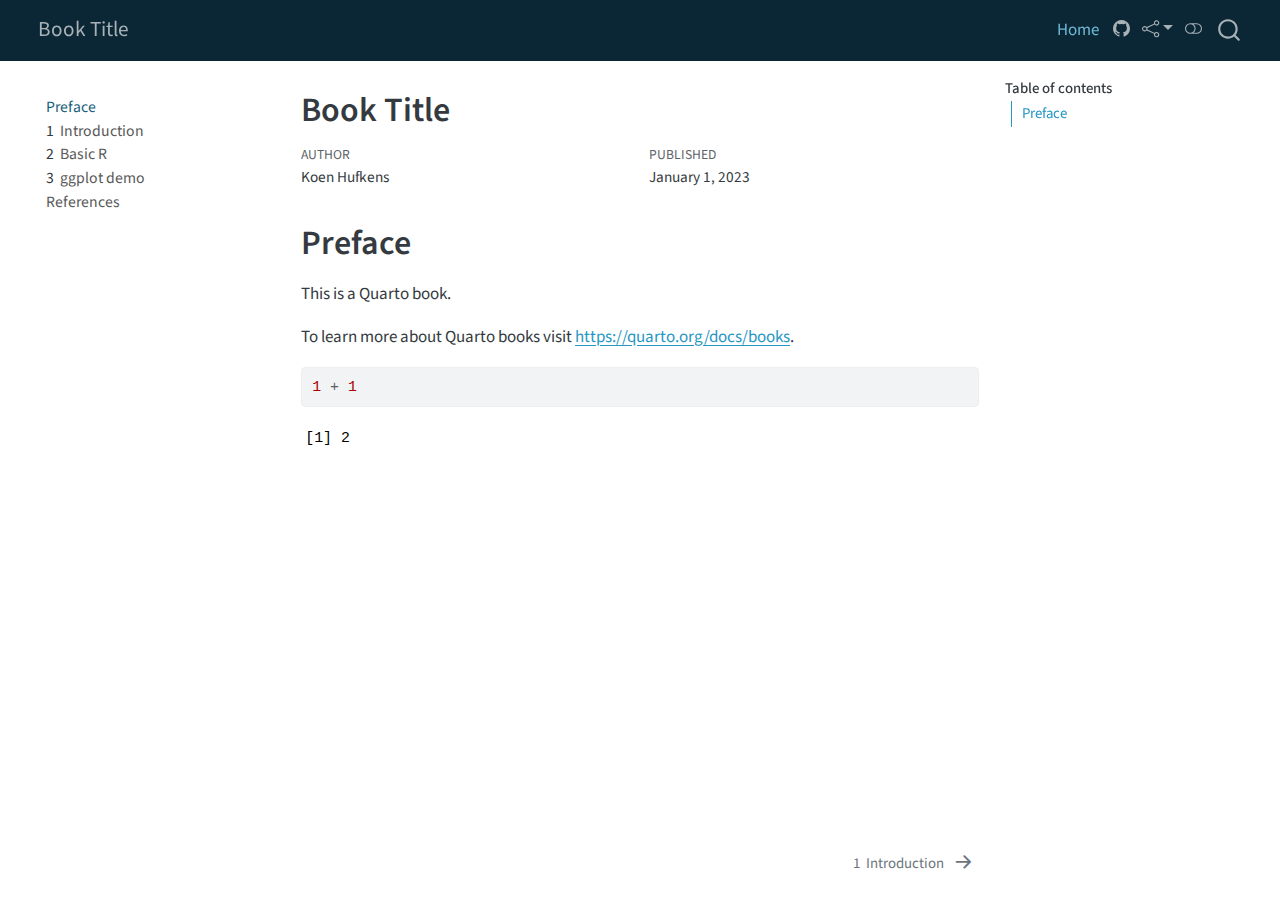
==== commit 893c014e: "Built site for gh-pages" ====
--- a/index.html
+++ b/index.html
@@ -2,7 +2,7 @@
 <html xmlns="http://www.w3.org/1999/xhtml" lang="en" xml:lang="en"><head>
 
 <meta charset="utf-8">
-<meta name="generator" content="quarto-1.3.450">
+<meta name="generator" content="quarto-1.4.549">
 
 <meta name="viewport" content="width=device-width, initial-scale=1.0, user-scalable=yes">
 
@@ -24,7 +24,7 @@
 }
 /* CSS for syntax highlighting */
 pre > code.sourceCode { white-space: pre; position: relative; }
-pre > code.sourceCode > span { display: inline-block; line-height: 1.25; }
+pre > code.sourceCode > span { line-height: 1.25; }
 pre > code.sourceCode > span:empty { height: 1.2em; }
 .sourceCode { overflow: visible; }
 code.sourceCode > span { color: inherit; text-decoration: inherit; }
@@ -85,7 +85,13 @@
   "collapse-after": 3,
   "panel-placement": "end",
   "type": "overlay",
-  "limit": 20,
+  "limit": 50,
+  "keyboard-shortcut": [
+    "f",
+    "/",
+    "s"
+  ],
+  "show-item-context": false,
   "language": {
     "search-no-results-text": "No results",
     "search-matching-documents-text": "matching documents",
@@ -94,6 +100,7 @@
     "search-more-match-text": "more match in this document",
     "search-more-matches-text": "more matches in this document",
     "search-clear-button-title": "Clear",
+    "search-text-placeholder": "",
     "search-detached-cancel-button-title": "Cancel",
     "search-submit-button-title": "Submit",
     "search-label": "Search"
@@ -110,9 +117,9 @@
 
 <div id="quarto-search-results"></div>
   <header id="quarto-header" class="headroom fixed-top">
-    <nav class="navbar navbar-expand-lg navbar-dark ">
+    <nav class="navbar navbar-expand-lg " data-bs-theme="dark">
       <div class="navbar-container container-fluid">
-      <div class="navbar-brand-container">
+      <div class="navbar-brand-container mx-auto">
     <a href="./index.html" class="navbar-brand navbar-brand-logo">
     <img src="https://bluegreenlabs.org/img/logo_text_small.png" alt="" class="navbar-logo">
     </a>
@@ -127,12 +134,13 @@
           <div class="collapse navbar-collapse" id="navbarCollapse">
             <ul class="navbar-nav navbar-nav-scroll ms-auto">
   <li class="nav-item">
-    <a class="nav-link active" href="./intro.html" rel="" target="" aria-current="page">
- <span class="menu-text">Home</span></a>
+    <a class="nav-link active" href="./intro.html" aria-current="page"> 
+<span class="menu-text">Home</span></a>
   </li>  
 </ul>
-            <div class="quarto-navbar-tools tools-wide">
-    <a href="https://github.com/bluegreen-labs/R_book_template/" rel="" title="Source Code" class="quarto-navigation-tool px-1" aria-label="Source Code"><i class="bi bi-github"></i></a>
+          </div> <!-- /navcollapse -->
+          <div class="quarto-navbar-tools tools-wide">
+    <a href="https://github.com/bluegreen-labs/R_book_template/" title="Source Code" class="quarto-navigation-tool px-1" aria-label="Source Code"><i class="bi bi-github"></i></a>
     <div class="dropdown">
       <a href="" title="Share" id="quarto-navigation-tool-dropdown-0" class="quarto-navigation-tool dropdown-toggle px-1" data-bs-toggle="dropdown" aria-expanded="false" aria-label="Share"><i class="bi bi-share"></i></a>
       <ul class="dropdown-menu dropdown-menu-end" aria-labelledby="quarto-navigation-tool-dropdown-0">
@@ -152,32 +160,23 @@
     </div>
   <a href="" class="quarto-color-scheme-toggle quarto-navigation-tool  px-1" onclick="window.quartoToggleColorScheme(); return false;" title="Toggle dark mode"><i class="bi"></i></a>
 </div>
-          </div> <!-- /navcollapse -->
       </div> <!-- /container-fluid -->
     </nav>
   <nav class="quarto-secondary-nav">
     <div class="container-fluid d-flex">
-      <button type="button" class="quarto-btn-toggle btn" data-bs-toggle="collapse" data-bs-target="#quarto-sidebar,#quarto-sidebar-glass" aria-controls="quarto-sidebar" aria-expanded="false" aria-label="Toggle sidebar navigation" onclick="if (window.quartoToggleHeadroom) { window.quartoToggleHeadroom(); }">
+      <button type="button" class="quarto-btn-toggle btn" data-bs-toggle="collapse" data-bs-target=".quarto-sidebar-collapse-item" aria-controls="quarto-sidebar" aria-expanded="false" aria-label="Toggle sidebar navigation" onclick="if (window.quartoToggleHeadroom) { window.quartoToggleHeadroom(); }">
         <i class="bi bi-layout-text-sidebar-reverse"></i>
       </button>
-      <nav class="quarto-page-breadcrumbs" aria-label="breadcrumb"><ol class="breadcrumb"><li class="breadcrumb-item"><a href="./index.html">Preface</a></li></ol></nav>
-      <a class="flex-grow-1" role="button" data-bs-toggle="collapse" data-bs-target="#quarto-sidebar,#quarto-sidebar-glass" aria-controls="quarto-sidebar" aria-expanded="false" aria-label="Toggle sidebar navigation" onclick="if (window.quartoToggleHeadroom) { window.quartoToggleHeadroom(); }">      
-      </a>
-      <button type="button" class="btn quarto-search-button" aria-label="" onclick="window.quartoOpenSearch();">
-        <i class="bi bi-search"></i>
-      </button>
+        <nav class="quarto-page-breadcrumbs" aria-label="breadcrumb"><ol class="breadcrumb"><li class="breadcrumb-item"><a href="./index.html">Preface</a></li></ol></nav>
+        <a class="flex-grow-1" role="button" data-bs-toggle="collapse" data-bs-target=".quarto-sidebar-collapse-item" aria-controls="quarto-sidebar" aria-expanded="false" aria-label="Toggle sidebar navigation" onclick="if (window.quartoToggleHeadroom) { window.quartoToggleHeadroom(); }">      
+        </a>
     </div>
   </nav>
 </header>
 <!-- content -->
 <div id="quarto-content" class="quarto-container page-columns page-rows-contents page-layout-article page-navbar">
 <!-- sidebar -->
-  <nav id="quarto-sidebar" class="sidebar collapse collapse-horizontal sidebar-navigation floating overflow-auto">
-        <div class="mt-2 flex-shrink-0 align-items-center">
-        <div class="sidebar-search">
-        <div id="quarto-search" class="" title="Search"></div>
-        </div>
-        </div>
+  <nav id="quarto-sidebar" class="sidebar collapse collapse-horizontal quarto-sidebar-collapse-item sidebar-navigation floating overflow-auto">
     <div class="sidebar-menu-container"> 
     <ul class="list-unstyled mt-1">
         <li class="sidebar-item">
@@ -213,7 +212,7 @@
     </ul>
     </div>
 </nav>
-<div id="quarto-sidebar-glass" data-bs-toggle="collapse" data-bs-target="#quarto-sidebar,#quarto-sidebar-glass"></div>
+<div id="quarto-sidebar-glass" class="quarto-sidebar-collapse-item" data-bs-toggle="collapse" data-bs-target=".quarto-sidebar-collapse-item"></div>
 <!-- margin-sidebar -->
     <div id="quarto-margin-sidebar" class="sidebar margin-sidebar">
         <nav id="TOC" role="doc-toc" class="toc-active">
@@ -254,7 +253,9 @@
   </div>
   
 
+
 </header>
+
 
 <section id="preface" class="level1 unnumbered">
 <h1 class="unnumbered">Preface</h1>
@@ -314,6 +315,33 @@
       }
     }
   }
+  const toggleGiscusIfUsed = (isAlternate, darkModeDefault) => {
+    const baseTheme = document.querySelector('#giscus-base-theme')?.value ?? 'light';
+    const alternateTheme = document.querySelector('#giscus-alt-theme')?.value ?? 'dark';
+    let newTheme = '';
+    if(darkModeDefault) {
+      newTheme = isAlternate ? baseTheme : alternateTheme;
+    } else {
+      newTheme = isAlternate ? alternateTheme : baseTheme;
+    }
+    const changeGiscusTheme = () => {
+      // From: https://github.com/giscus/giscus/issues/336
+      const sendMessage = (message) => {
+        const iframe = document.querySelector('iframe.giscus-frame');
+        if (!iframe) return;
+        iframe.contentWindow.postMessage({ giscus: message }, 'https://giscus.app');
+      }
+      sendMessage({
+        setConfig: {
+          theme: newTheme
+        }
+      });
+    }
+    const isGiscussLoaded = window.document.querySelector('iframe.giscus-frame') !== null;
+    if (isGiscussLoaded) {
+      changeGiscusTheme();
+    }
+  }
   const toggleColorMode = (alternate) => {
     // Switch the stylesheets
     const alternateStylesheets = window.document.querySelectorAll('link.quarto-color-scheme.quarto-color-alternate');
@@ -380,13 +408,15 @@
       return localAlternateSentinel;
     }
   }
-  let localAlternateSentinel = 'default';
+  const darkModeDefault = false;
+  let localAlternateSentinel = darkModeDefault ? 'alternate' : 'default';
   // Dark / light mode switch
   window.quartoToggleColorScheme = () => {
     // Read the current dark / light value 
     let toAlternate = !hasAlternateSentinel();
     toggleColorMode(toAlternate);
     setStyleSentinel(toAlternate);
+    toggleGiscusIfUsed(toAlternate, darkModeDefault);
   };
   // Ensure there is a toggle, if there isn't float one in the top right
   if (window.document.querySelector('.quarto-color-scheme-toggle') === null) {
@@ -465,10 +495,9 @@
     // clear code selection
     e.clearSelection();
   });
-  function tippyHover(el, contentFn) {
+  function tippyHover(el, contentFn, onTriggerFn, onUntriggerFn) {
     const config = {
       allowHTML: true,
-      content: contentFn,
       maxWidth: 500,
       delay: 100,
       arrow: false,
@@ -478,8 +507,17 @@
       interactive: true,
       interactiveBorder: 10,
       theme: 'quarto',
-      placement: 'bottom-start'
+      placement: 'bottom-start',
     };
+    if (contentFn) {
+      config.content = contentFn;
+    }
+    if (onTriggerFn) {
+      config.onTrigger = onTriggerFn;
+    }
+    if (onUntriggerFn) {
+      config.onUntrigger = onUntriggerFn;
+    }
     window.tippy(el, config); 
   }
   const noterefs = window.document.querySelectorAll('a[role="doc-noteref"]');
@@ -492,6 +530,125 @@
       const id = href.replace(/^#\/?/, "");
       const note = window.document.getElementById(id);
       return note.innerHTML;
+    });
+  }
+  const xrefs = window.document.querySelectorAll('a.quarto-xref');
+  const processXRef = (id, note) => {
+    // Strip column container classes
+    const stripColumnClz = (el) => {
+      el.classList.remove("page-full", "page-columns");
+      if (el.children) {
+        for (const child of el.children) {
+          stripColumnClz(child);
+        }
+      }
+    }
+    stripColumnClz(note)
+    if (id === null || id.startsWith('sec-')) {
+      // Special case sections, only their first couple elements
+      const container = document.createElement("div");
+      if (note.children && note.children.length > 2) {
+        container.appendChild(note.children[0].cloneNode(true));
+        for (let i = 1; i < note.children.length; i++) {
+          const child = note.children[i];
+          if (child.tagName === "P" && child.innerText === "") {
+            continue;
+          } else {
+            container.appendChild(child.cloneNode(true));
+            break;
+          }
+        }
+        if (window.Quarto?.typesetMath) {
+          window.Quarto.typesetMath(container);
+        }
+        return container.innerHTML
+      } else {
+        if (window.Quarto?.typesetMath) {
+          window.Quarto.typesetMath(note);
+        }
+        return note.innerHTML;
+      }
+    } else {
+      // Remove any anchor links if they are present
+      const anchorLink = note.querySelector('a.anchorjs-link');
+      if (anchorLink) {
+        anchorLink.remove();
+      }
+      if (window.Quarto?.typesetMath) {
+        window.Quarto.typesetMath(note);
+      }
+      // TODO in 1.5, we should make sure this works without a callout special case
+      if (note.classList.contains("callout")) {
+        return note.outerHTML;
+      } else {
+        return note.innerHTML;
+      }
+    }
+  }
+  for (var i=0; i<xrefs.length; i++) {
+    const xref = xrefs[i];
+    tippyHover(xref, undefined, function(instance) {
+      instance.disable();
+      let url = xref.getAttribute('href');
+      let hash = undefined; 
+      if (url.startsWith('#')) {
+        hash = url;
+      } else {
+        try { hash = new URL(url).hash; } catch {}
+      }
+      if (hash) {
+        const id = hash.replace(/^#\/?/, "");
+        const note = window.document.getElementById(id);
+        if (note !== null) {
+          try {
+            const html = processXRef(id, note.cloneNode(true));
+            instance.setContent(html);
+          } finally {
+            instance.enable();
+            instance.show();
+          }
+        } else {
+          // See if we can fetch this
+          fetch(url.split('#')[0])
+          .then(res => res.text())
+          .then(html => {
+            const parser = new DOMParser();
+            const htmlDoc = parser.parseFromString(html, "text/html");
+            const note = htmlDoc.getElementById(id);
+            if (note !== null) {
+              const html = processXRef(id, note);
+              instance.setContent(html);
+            } 
+          }).finally(() => {
+            instance.enable();
+            instance.show();
+          });
+        }
+      } else {
+        // See if we can fetch a full url (with no hash to target)
+        // This is a special case and we should probably do some content thinning / targeting
+        fetch(url)
+        .then(res => res.text())
+        .then(html => {
+          const parser = new DOMParser();
+          const htmlDoc = parser.parseFromString(html, "text/html");
+          const note = htmlDoc.querySelector('main.content');
+          if (note !== null) {
+            // This should only happen for chapter cross references
+            // (since there is no id in the URL)
+            // remove the first header
+            if (note.children.length > 0 && note.children[0].tagName === "HEADER") {
+              note.children[0].remove();
+            }
+            const html = processXRef(null, note);
+            instance.setContent(html);
+          } 
+        }).finally(() => {
+          instance.enable();
+          instance.show();
+        });
+      }
+    }, function(instance) {
     });
   }
       let selectedAnnoteEl;
@@ -535,6 +692,7 @@
             }
             div.style.top = top - 2 + "px";
             div.style.height = height + 4 + "px";
+            div.style.left = 0;
             let gutterDiv = window.document.getElementById("code-annotation-line-highlight-gutter");
             if (gutterDiv === null) {
               gutterDiv = window.document.createElement("div");
@@ -560,6 +718,32 @@
         });
         selectedAnnoteEl = undefined;
       };
+        // Handle positioning of the toggle
+    window.addEventListener(
+      "resize",
+      throttle(() => {
+        elRect = undefined;
+        if (selectedAnnoteEl) {
+          selectCodeLines(selectedAnnoteEl);
+        }
+      }, 10)
+    );
+    function throttle(fn, ms) {
+    let throttle = false;
+    let timer;
+      return (...args) => {
+        if(!throttle) { // first call gets through
+            fn.apply(this, args);
+            throttle = true;
+        } else { // all the others get throttled
+            if(timer) clearTimeout(timer); // cancel #2
+            timer = setTimeout(() => {
+              fn.apply(this, args);
+              timer = throttle = false;
+            }, ms);
+        }
+      };
+    }
       // Attach click handler to the DT
       const annoteDls = window.document.querySelectorAll('dt[data-target-cell]');
       for (const annoteDlNode of annoteDls) {
@@ -623,7 +807,7 @@
   <div class="nav-page nav-page-previous">
   </div>
   <div class="nav-page nav-page-next">
-      <a href="./intro.html" class="pagination-link">
+      <a href="./intro.html" class="pagination-link" aria-label="<span class='chapter-number'>1</span>&nbsp; <span class='chapter-title'>Introduction</span>">
         <span class="nav-page-text"><span class="chapter-number">1</span>&nbsp; <span class="chapter-title">Introduction</span></span> <i class="bi bi-arrow-right-short"></i>
       </a>
   </div>
@@ -632,4 +816,5 @@
 
 
 
+
 </body></html>